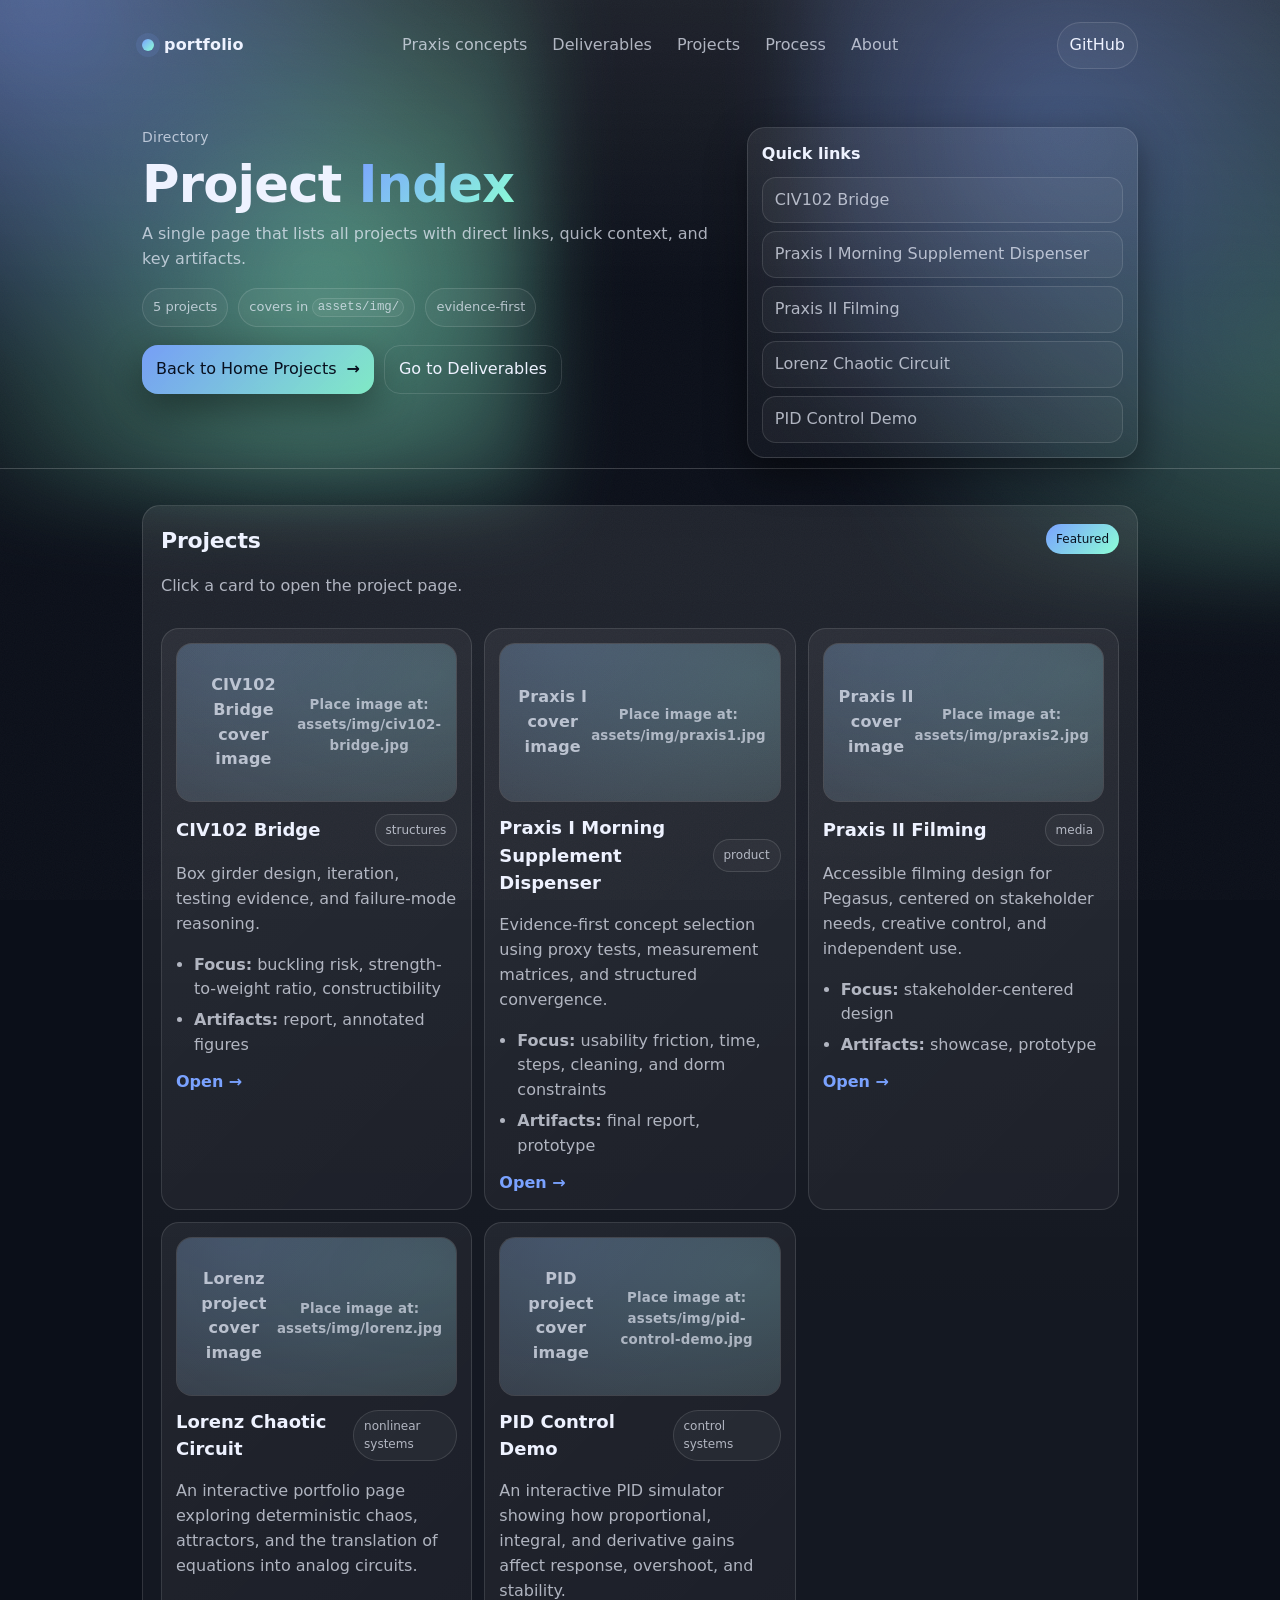
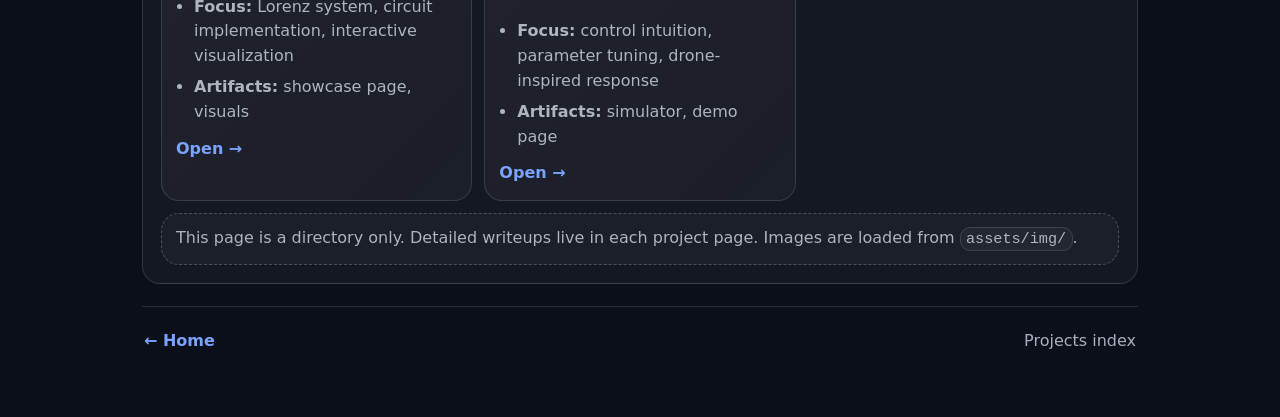
==== projects/index.html @ 7fdfd174 "Update index.html" ====
<!doctype html>
<html lang="en" data-theme="dark">
<head>
  <meta charset="utf-8" />
  <meta name="viewport" content="width=device-width, initial-scale=1" />
  <title>Projects | Portfolio</title>
  <meta
    name="description"
    content="Project index for portfolio site: CIV102 Bridge, Praxis I Morning Supplement Dispenser, Praxis II Filming, Lorenz Chaotic Circuit, and PID Control Demo."
  />
  <meta name="theme-color" content="#0b0f19" />
  <link rel="stylesheet" href="../style.css" />

  <style>
    /* Cover placeholders (no need to edit style.css) */
    .proj-link { display: block; }

    .proj-cover {
      aspect-ratio: 16 / 9;
      border-radius: 16px;
      overflow: hidden;
      border: 1px solid var(--line);
      background: var(--panel2);
      margin-bottom: 12px;
      position: relative;
    }

    .proj-cover img {
      width: 100%;
      height: 100%;
      object-fit: cover;
      display: block;
    }

    .cover-ph {
      position: absolute;
      inset: 0;
      display: flex;
      align-items: center;
      justify-content: center;
      text-align: center;
      padding: 14px;
      color: var(--muted);
      font-weight: 800;
      letter-spacing: .2px;
      background:
        radial-gradient(800px 400px at 20% 0%, rgba(122,162,255,.18), transparent 60%),
        radial-gradient(700px 380px at 90% 20%, rgba(140,255,214,.14), transparent 60%),
        var(--panel2);
    }

    .cover-ph small {
      display: block;
      margin-top: 6px;
      font-weight: 600;
      color: var(--muted);
      opacity: .9;
    }

    .page-actions {
      display: flex;
      gap: 10px;
      flex-wrap: wrap;
      margin-top: 12px;
    }
  </style>
</head>

<body>
  <div class="bg">
    <div class="blob b1"></div>
    <div class="blob b2"></div>
    <div class="grain"></div>
  </div>

  <header class="header">
    <div class="container nav">
      <a class="brand" href="../" aria-label="Home">
        <span class="brand-dot"></span><span>portfolio</span>
      </a>

      <nav class="nav-links" aria-label="Primary">
        <a href="../#praxis">Praxis concepts</a>
        <a href="../#deliverables">Deliverables</a>
        <a href="./">Projects</a>
        <a href="../#process">Process</a>
        <a href="../#about">About</a>
      </nav>

      <div class="nav-actions">
        <a class="pill-btn" href="https://github.com/sp-zh" target="_blank" rel="noreferrer">GitHub</a>
      </div>
    </div>

    <div class="container hero" style="padding-bottom:10px;">
      <div class="hero-left">
        <p class="kicker">Directory</p>
        <h1 class="title">Project <span class="title-accent">Index</span></h1>
        <p class="lead">
          A single page that lists all projects with direct links, quick context, and key artifacts.
        </p>

        <div class="chips">
          <span class="chip">5 projects</span>
          <span class="chip">covers in <code>assets/img/</code></span>
          <span class="chip">evidence-first</span>
        </div>

        <div class="page-actions">
          <a class="btn primary" href="../#projects">Back to Home Projects <span class="arrow">→</span></a>
          <a class="btn ghost" href="../#deliverables">Go to Deliverables</a>
        </div>
      </div>

      <div class="hero-right" aria-hidden="true">
        <div class="glass-card">
          <div class="glass-title">Quick links</div>
          <a class="q" href="./civ102-bridge.html">CIV102 Bridge</a>
          <a class="q" href="./praxis1-morning-supplement-dispenser.html">Praxis I Morning Supplement Dispenser</a>
          <a class="q" href="./praxis2-filming.html">Praxis II Filming</a>
          <a class="q" href="./lorenz.html#top">Lorenz Chaotic Circuit</a>
          <a class="q" href="./pid-control-demo.html">PID Control Demo</a>
        </div>
      </div>
    </div>
  </header>

  <main class="container main">
    <section class="section">
      <div class="section-head row">
        <div>
          <h2>Projects</h2>
          <p class="muted">Click a card to open the project page.</p>
        </div>
        <span class="tag">Featured</span>
      </div>

      <div class="project-grid">
        <!-- CIV102 Bridge -->
        <a class="proj proj-link" href="./civ102-bridge.html" aria-label="Open CIV102 Bridge">
          <div class="proj-cover">
            <img
              src="../assets/img/civ102-bridge.jpg"
              alt="CIV102 Bridge cover"
              onload="this.nextElementSibling.style.display='none';"
              onerror="this.style.display='none';"
            />
            <div class="cover-ph">
              CIV102 Bridge cover image
              <small>Place image at: assets/img/civ102-bridge.jpg</small>
            </div>
          </div>

          <div class="proj-top">
            <h3>CIV102 Bridge</h3>
            <span class="pill">structures</span>
          </div>

          <p class="muted">
            Box girder design, iteration, testing evidence, and failure-mode reasoning.
          </p>

          <ul class="list">
            <li><strong>Focus:</strong> buckling risk, strength-to-weight ratio, constructibility</li>
            <li><strong>Artifacts:</strong> report, annotated figures</li>
          </ul>

          <div class="proj-actions">
            <span class="link">Open →</span>
          </div>
        </a>

        <!-- Praxis I Morning Supplement Dispenser -->
        <a
          class="proj proj-link"
          href="./praxis1-morning-supplement-dispenser.html"
          aria-label="Open Praxis I Morning Supplement Dispenser"
        >
          <div class="proj-cover">
            <img
              src="../assets/img/praxis1.jpg"
              alt="Praxis I cover"
              onload="this.nextElementSibling.style.display='none';"
              onerror="this.style.display='none';"
            />
            <div class="cover-ph">
              Praxis I cover image
              <small>Place image at: assets/img/praxis1.jpg</small>
            </div>
          </div>

          <div class="proj-top">
            <h3>Praxis I Morning Supplement Dispenser</h3>
            <span class="pill">product</span>
          </div>

          <p class="muted">
            Evidence-first concept selection using proxy tests, measurement matrices, and structured convergence.
          </p>

          <ul class="list">
            <li><strong>Focus:</strong> usability friction, time, steps, cleaning, and dorm constraints</li>
            <li><strong>Artifacts:</strong> final report, prototype</li>
          </ul>

          <div class="proj-actions">
            <span class="link">Open →</span>
          </div>
        </a>

        <!-- Praxis II Filming -->
        <a class="proj proj-link" href="./praxis2-filming.html" aria-label="Open Praxis II Filming">
          <div class="proj-cover">
            <img
              src="../assets/img/praxis2.jpg"
              alt="Praxis II cover"
              onload="this.nextElementSibling.style.display='none';"
              onerror="this.style.display='none';"
            />
            <div class="cover-ph">
              Praxis II cover image
              <small>Place image at: assets/img/praxis2.jpg</small>
            </div>
          </div>

          <div class="proj-top">
            <h3>Praxis II Filming</h3>
            <span class="pill">media</span>
          </div>

          <p class="muted">
            Accessible filming design for Pegasus, centered on stakeholder needs, creative control, and independent use.
          </p>

          <ul class="list">
            <li><strong>Focus:</strong> stakeholder-centered design</li>
            <li><strong>Artifacts:</strong> showcase, prototype</li>
          </ul>

          <div class="proj-actions">
            <span class="link">Open →</span>
          </div>
        </a>

        <!-- Lorenz Chaotic Circuit -->
        <a class="proj proj-link" href="./lorenz.html#top" aria-label="Open Lorenz Chaotic Circuit">
          <div class="proj-cover">
            <img
              src="../assets/img/lorenz.jpg"
              alt="Lorenz Chaotic Circuit cover"
              onload="this.nextElementSibling.style.display='none';"
              onerror="this.style.display='none';"
            />
            <div class="cover-ph">
              Lorenz project cover image
              <small>Place image at: assets/img/lorenz.jpg</small>
            </div>
          </div>

          <div class="proj-top">
            <h3>Lorenz Chaotic Circuit</h3>
            <span class="pill">nonlinear systems</span>
          </div>

          <p class="muted">
            An interactive portfolio page exploring deterministic chaos, attractors, and the translation of equations into analog circuits.
          </p>

          <ul class="list">
            <li><strong>Focus:</strong> Lorenz system, circuit implementation, interactive visualization</li>
            <li><strong>Artifacts:</strong> showcase page, visuals</li>
          </ul>

          <div class="proj-actions">
            <span class="link">Open →</span>
          </div>
        </a>

        <!-- PID Control Demo -->
        <a class="proj proj-link" href="./pid-control-demo.html" aria-label="Open PID Control Demo">
          <div class="proj-cover">
            <img
              src="../assets/img/pid-control-demo.jpg"
              alt="PID Control Demo cover"
              onload="this.nextElementSibling.style.display='none';"
              onerror="this.style.display='none';"
            />
            <div class="cover-ph">
              PID project cover image
              <small>Place image at: assets/img/pid-control-demo.jpg</small>
            </div>
          </div>

          <div class="proj-top">
            <h3>PID Control Demo</h3>
            <span class="pill">control systems</span>
          </div>

          <p class="muted">
            An interactive PID simulator showing how proportional, integral, and derivative gains affect response, overshoot, and stability.
          </p>

          <ul class="list">
            <li><strong>Focus:</strong> control intuition, parameter tuning, drone-inspired response</li>
            <li><strong>Artifacts:</strong> simulator, demo page</li>
          </ul>

          <div class="proj-actions">
            <span class="link">Open →</span>
          </div>
        </a>
      </div>

      <div class="hint">
        This page is a directory only. Detailed writeups live in each project page. Images are loaded from <code>assets/img/</code>.
      </div>
    </section>

    <footer class="footer">
      <div><a class="link" href="../">← Home</a></div>
      <div class="muted">Projects index</div>
    </footer>
  </main>

  <script>
    // Keep the theme consistent with the homepage if you toggle there
    const root = document.documentElement;
    const key = "praxis_theme";
    const saved = localStorage.getItem(key);
    if (saved) root.setAttribute("data-theme", saved);
  </script>
</body>
</html>
---- style.css ----
/* ===== Theme tokens ===== */
:root{
  --bg: #0b0f19;
  --panel: rgba(255,255,255,.06);
  --panel2: rgba(255,255,255,.04);
  --text: #eef2ff;
  --muted: rgba(238,242,255,.70);
  --line: rgba(255,255,255,.12);
  --shadow: 0 14px 40px rgba(0,0,0,.45);
  --accent: #7aa2ff;
  --accent2: #8cffd6;
  --radius: 18px;
  --max: 1040px;
}

:root[data-theme="light"]{
  --bg: #f7f8fc;
  --panel: rgba(10,16,30,.06);
  --panel2: rgba(10,16,30,.04);
  --text: #0a1020;
  --muted: rgba(10,16,30,.70);
  --line: rgba(10,16,30,.12);
  --shadow: 0 14px 40px rgba(10,16,30,.16);
  --accent: #3b82f6;
  --accent2: #14b8a6;
}

/* ===== Base ===== */
*{ box-sizing: border-box; }
html,body{ height:100%; }
body{
  margin:0;
  color: var(--text);
  background: var(--bg);
  font-family: ui-sans-serif, system-ui, -apple-system, Segoe UI, Roboto, Arial;
  line-height: 1.55;
}

a{ color: inherit; text-decoration: none; }
code{
  font-family: ui-monospace, SFMono-Regular, Menlo, Monaco, Consolas, "Liberation Mono", monospace;
  font-size: .95em;
  background: var(--panel2);
  padding: .12em .35em;
  border: 1px solid var(--line);
  border-radius: 10px;
}
strong{ font-weight: 800; }

.container{
  max-width: var(--max);
  margin: 0 auto;
  padding: 22px;
}

/* ===== Background decoration ===== */
.bg{ position: fixed; inset:0; pointer-events:none; z-index:-1; overflow:hidden; }
.blob{
  position:absolute;
  width: 720px; height: 720px;
  filter: blur(40px);
  opacity: .55;
  transform: translate3d(0,0,0);
}
.b1{
  left: -180px; top: -220px;
  background: radial-gradient(circle at 30% 30%, var(--accent), transparent 55%),
              radial-gradient(circle at 70% 70%, var(--accent2), transparent 60%);
}
.b2{
  right: -240px; top: -140px;
  background: radial-gradient(circle at 35% 35%, rgba(122,162,255,.75), transparent 60%),
              radial-gradient(circle at 70% 70%, rgba(140,255,214,.55), transparent 62%);
}
.grain{
  position:absolute; inset:0;
  background-image: url("data:image/svg+xml,%3Csvg xmlns='http://www.w3.org/2000/svg' width='180' height='180'%3E%3Cfilter id='n'%3E%3CfeTurbulence type='fractalNoise' baseFrequency='.9' numOctaves='3' stitchTiles='stitch'/%3E%3C/filter%3E%3Crect width='180' height='180' filter='url(%23n)' opacity='.12'/%3E%3C/svg%3E");
  mix-blend-mode: overlay;
  opacity: .28;
}

/* ===== Header/Nav/Hero ===== */
.header{
  border-bottom: 1px solid var(--line);
  background: linear-gradient(to bottom, rgba(255,255,255,.08), transparent 65%);
}

.nav{
  display:flex;
  align-items:center;
  justify-content: space-between;
  gap: 14px;
}

.brand{
  display:flex;
  align-items:center;
  gap: 10px;
  font-weight: 900;
  letter-spacing: .2px;
  text-transform: lowercase;
}
.brand-dot{
  width: 12px; height: 12px;
  border-radius: 999px;
  background: linear-gradient(135deg, var(--accent), var(--accent2));
  box-shadow: 0 0 0 6px rgba(122,162,255,.12);
}

.nav-links a{
  margin: 0 10px;
  color: var(--muted);
}
.nav-links a:hover{ color: var(--text); }

.nav-actions{
  display:flex; align-items:center; gap: 10px;
}

.icon-btn{
  width: 40px; height: 40px;
  border-radius: 14px;
  border: 1px solid var(--line);
  background: var(--panel2);
  color: var(--text);
  cursor:pointer;
}
.icon-btn:hover{ transform: translateY(-1px); border-color: rgba(122,162,255,.45); }

.pill-btn{
  padding: 10px 12px;
  border-radius: 999px;
  border: 1px solid var(--line);
  background: var(--panel2);
  color: var(--text);
}
.pill-btn:hover{ transform: translateY(-1px); border-color: rgba(122,162,255,.45); }

.hero{
  display:grid;
  grid-template-columns: 1.2fr .8fr;
  gap: 18px;
  padding: 36px 22px 24px;
}

.kicker{
  margin:0 0 10px;
  color: var(--muted);
  font-size: 14px;
  letter-spacing: .25px;
}

.title{
  margin:0 0 10px;
  font-size: clamp(34px, 4vw, 52px);
  line-height: 1.05;
  letter-spacing: -.8px;
}
.title-accent{
  background: linear-gradient(135deg, var(--accent), var(--accent2));
  -webkit-background-clip: text;
  background-clip: text;
  color: transparent;
}

.lead{
  margin: 0 0 16px;
  color: var(--muted);
  max-width: 66ch;
  font-size: 16px;
}

.chips{
  display:flex;
  flex-wrap:wrap;
  gap: 10px;
  margin: 10px 0 18px;
}
.chip{
  border: 1px solid var(--line);
  background: var(--panel2);
  padding: 8px 10px;
  border-radius: 999px;
  color: var(--muted);
  font-size: 13px;
}

.hero-cta{
  display:flex;
  gap: 10px;
  flex-wrap: wrap;
}

.btn{
  display:inline-flex;
  align-items:center;
  gap: 10px;
  padding: 11px 14px;
  border-radius: 16px;
  border: 1px solid var(--line);
  background: var(--panel2);
  color: var(--text);
}
.btn:hover{ transform: translateY(-1px); border-color: rgba(122,162,255,.45); }
.btn.primary{
  background: linear-gradient(135deg, rgba(122,162,255,.95), rgba(140,255,214,.85));
  color: #08101f;
  border: none;
  box-shadow: var(--shadow);
}
.btn.primary .arrow{ font-weight: 900; }

.btn.ghost{
  background: transparent;
}

.hero-right{
  display:flex;
  flex-direction: column;
  gap: 12px;
}

.metric-card, .glass-card{
  border: 1px solid var(--line);
  border-radius: var(--radius);
  background: linear-gradient(to bottom, rgba(255,255,255,.07), rgba(255,255,255,.03));
  box-shadow: var(--shadow);
  padding: 14px;
}

.metric-top{
  display:flex;
  align-items:center;
  justify-content: space-between;
  gap: 10px;
  margin-bottom: 10px;
}

.badge{
  font-size: 12px;
  padding: 6px 10px;
  border-radius: 999px;
  color: #08101f;
  background: linear-gradient(135deg, var(--accent), var(--accent2));
}

.metric-title{ font-weight: 900; font-size: 16px; }
.metric-sub{ color: var(--muted); font-size: 13px; margin-top: 4px; }

.mini-grid{
  display:grid;
  grid-template-columns: 1fr 1fr;
  gap: 10px;
  margin-top: 12px;
}
.mini{
  border: 1px solid var(--line);
  border-radius: 14px;
  padding: 10px;
  background: var(--panel2);
}
.mini-k{ color: var(--muted); font-size: 12px; }
.mini-v{ font-weight: 900; margin-top: 2px; }

.glass-title{ font-weight: 900; margin-bottom: 10px; }
.q{
  display:block;
  padding: 10px 12px;
  border-radius: 14px;
  border: 1px solid var(--line);
  background: var(--panel2);
  color: var(--muted);
  margin-top: 8px;
}
.q:hover{ color: var(--text); border-color: rgba(122,162,255,.45); transform: translateY(-1px); }

/* ===== Main sections ===== */
.main{ padding-top: 18px; }

.section{
  margin: 18px 0;
  padding: 18px;
  border: 1px solid var(--line);
  border-radius: var(--radius);
  background: linear-gradient(to bottom, rgba(255,255,255,.05), transparent 60%), var(--panel2);
}

.section-head{
  margin-bottom: 14px;
}
.section-head.row{
  display:flex;
  align-items:flex-start;
  justify-content: space-between;
  gap: 12px;
}

h2{
  margin:0;
  font-size: 22px;
  letter-spacing: -.2px;
}
h3{
  margin: 0;
  font-size: 18px;
}

.muted{ color: var(--muted); }
.small{ font-size: 13px; }

/* Deliverable cards */
.cards{
  display:grid;
  grid-template-columns: repeat(4, minmax(0,1fr));
  gap: 12px;
}

.card{
  display:flex;
  align-items:center;
  gap: 12px;
  padding: 14px;
  border-radius: 18px;
  border: 1px solid var(--line);
  background: linear-gradient(135deg, rgba(255,255,255,.06), rgba(255,255,255,.03));
  box-shadow: 0 10px 25px rgba(0,0,0,.20);
  transition: transform .15s ease, border-color .15s ease;
}
.card:hover{
  transform: translateY(-2px);
  border-color: rgba(122,162,255,.5);
}
.card-icon{
  width: 44px; height: 44px;
  border-radius: 14px;
  display:grid;
  place-items:center;
  background: rgba(122,162,255,.14);
  border: 1px solid rgba(122,162,255,.28);
  font-size: 18px;
}
.card-title{ font-weight: 900; }
.card-sub{ color: var(--muted); font-size: 13px; margin-top: 2px; }
.card-cta{ margin-left:auto; color: var(--muted); font-weight: 800; }

/* Projects */
.project-grid{
  display:grid;
  grid-template-columns: repeat(3, minmax(0,1fr));
  gap: 12px;
}
.proj{
  border: 1px solid var(--line);
  border-radius: 18px;
  padding: 14px;
  background: linear-gradient(135deg, rgba(255,255,255,.06), rgba(255,255,255,.03));
  transition: transform .15s ease, border-color .15s ease;
}
.proj:hover{
  transform: translateY(-2px);
  border-color: rgba(122,162,255,.5);
}
.proj-top{
  display:flex;
  align-items:center;
  justify-content: space-between;
  gap: 10px;
  margin-bottom: 6px;
}
.pill{
  font-size: 12px;
  padding: 6px 10px;
  border-radius: 999px;
  border: 1px solid var(--line);
  color: var(--muted);
  background: var(--panel2);
}
.tag{
  font-size: 12px;
  padding: 6px 10px;
  border-radius: 999px;
  color: #08101f;
  background: linear-gradient(135deg, var(--accent), var(--accent2));
}

.list{
  margin: 10px 0 0;
  padding-left: 18px;
  color: var(--muted);
}
.list li{ margin: 6px 0; }

.proj-actions{
  display:flex;
  gap: 12px;
  margin-top: 12px;
}
.link{
  color: var(--accent);
  font-weight: 800;
}
.link:hover{ text-decoration: underline; }

/* Process steps */
.step-grid{
  display:grid;
  grid-template-columns: repeat(4, minmax(0,1fr));
  gap: 12px;
}
.step{
  border: 1px solid var(--line);
  border-radius: 18px;
  padding: 14px;
  background: var(--panel2);
}
.step-n{
  width: 40px; height: 40px;
  border-radius: 14px;
  display:grid;
  place-items:center;
  font-weight: 900;
  background: rgba(140,255,214,.12);
  border: 1px solid rgba(140,255,214,.24);
  color: var(--text);
}
.step-t{ font-weight: 900; margin-top: 10px; }
.step-d{ color: var(--muted); margin-top: 6px; font-size: 13px; }

/* About */
.about{
  display:grid;
  grid-template-columns: 1fr 1fr;
  gap: 12px;
}
.about-card{
  border: 1px solid var(--line);
  border-radius: 18px;
  padding: 14px;
  background: var(--panel2);
}
.about-title{ font-weight: 900; margin-bottom: 8px; }
.about-links{ display:flex; gap: 14px; flex-wrap: wrap; }

/* Hint + footer */
.hint{
  margin-top: 12px;
  padding: 12px 14px;
  border-radius: 18px;
  border: 1px dashed rgba(255,255,255,.22);
  background: rgba(255,255,255,.03);
  color: var(--muted);
}

.footer{
  display:flex;
  justify-content: space-between;
  gap: 12px;
  padding: 22px 2px 42px;
  border-top: 1px solid var(--line);
  margin-top: 22px;
}

/* ===== Responsive ===== */
@media (max-width: 980px){
  .cards{ grid-template-columns: repeat(2, minmax(0,1fr)); }
  .project-grid{ grid-template-columns: 1fr; }
  .step-grid{ grid-template-columns: repeat(2, minmax(0,1fr)); }
  .hero{ grid-template-columns: 1fr; }
}
@media (max-width: 640px){
  .nav-links{ display:none; }
  .cards{ grid-template-columns: 1fr; }
  .step-grid{ grid-template-columns: 1fr; }
  .about{ grid-template-columns: 1fr; }
}
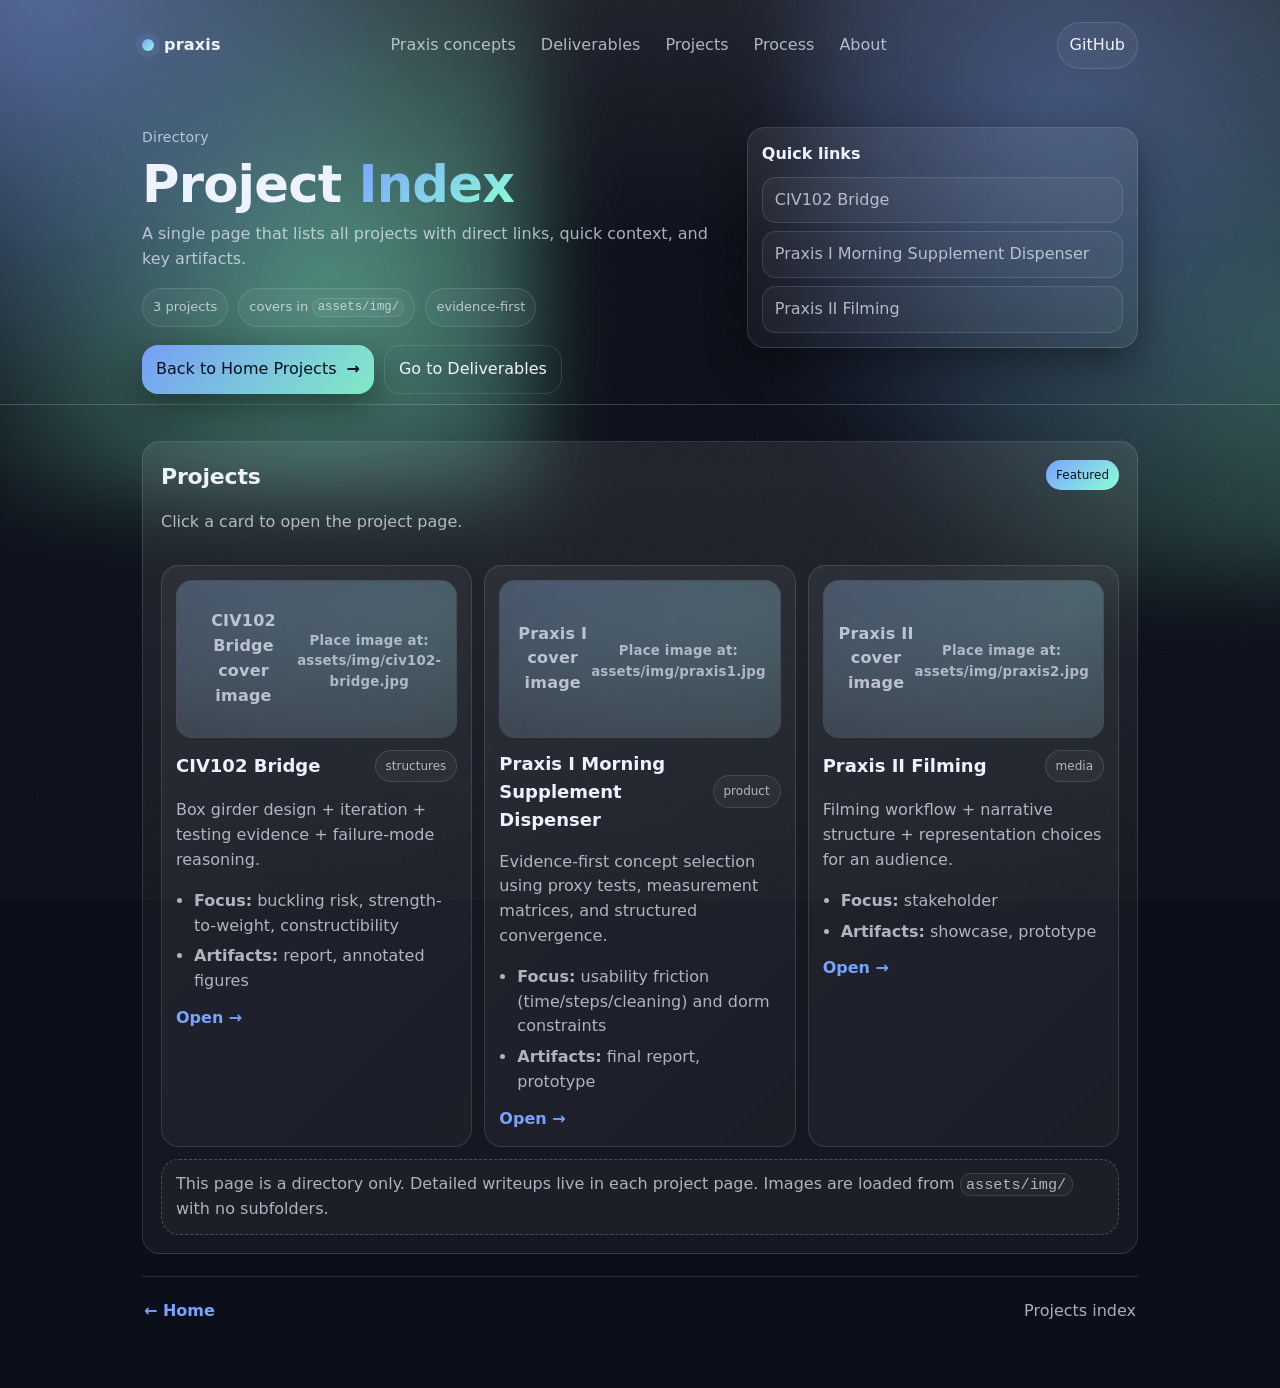
==== commit 5aeae286: "Update project index for Praxis site" ====
--- a/projects/index.html
+++ b/projects/index.html
@@ -3,19 +3,15 @@
 <head>
   <meta charset="utf-8" />
   <meta name="viewport" content="width=device-width, initial-scale=1" />
-  <title>Projects | Portfolio</title>
-  <meta
-    name="description"
-    content="Project index for portfolio site: CIV102 Bridge, Praxis I Morning Supplement Dispenser, Praxis II Filming, Lorenz Chaotic Circuit, and PID Control Demo."
-  />
+  <title>Projects | Praxis</title>
+  <meta name="description" content="Project index for Praxis site: CIV102 Bridge, Praxis I Morning Supplement Dispenser, Praxis II Filming." />
   <meta name="theme-color" content="#0b0f19" />
   <link rel="stylesheet" href="../style.css" />
 
   <style>
     /* Cover placeholders (no need to edit style.css) */
-    .proj-link { display: block; }
-
-    .proj-cover {
+    .proj-link{ display:block; }
+    .proj-cover{
       aspect-ratio: 16 / 9;
       border-radius: 16px;
       overflow: hidden;
@@ -24,21 +20,19 @@
       margin-bottom: 12px;
       position: relative;
     }
-
-    .proj-cover img {
-      width: 100%;
-      height: 100%;
-      object-fit: cover;
-      display: block;
-    }
-
-    .cover-ph {
-      position: absolute;
-      inset: 0;
-      display: flex;
-      align-items: center;
-      justify-content: center;
-      text-align: center;
+    .proj-cover img{
+      width:100%;
+      height:100%;
+      object-fit:cover;
+      display:block;
+    }
+    .cover-ph{
+      position:absolute;
+      inset:0;
+      display:flex;
+      align-items:center;
+      justify-content:center;
+      text-align:center;
       padding: 14px;
       color: var(--muted);
       font-weight: 800;
@@ -48,19 +42,19 @@
         radial-gradient(700px 380px at 90% 20%, rgba(140,255,214,.14), transparent 60%),
         var(--panel2);
     }
-
-    .cover-ph small {
-      display: block;
+    .cover-ph small{
+      display:block;
       margin-top: 6px;
       font-weight: 600;
       color: var(--muted);
       opacity: .9;
     }
 
-    .page-actions {
-      display: flex;
-      gap: 10px;
-      flex-wrap: wrap;
+    /* Small helpers */
+    .page-actions{
+      display:flex;
+      gap:10px;
+      flex-wrap:wrap;
       margin-top: 12px;
     }
   </style>
@@ -76,7 +70,7 @@
   <header class="header">
     <div class="container nav">
       <a class="brand" href="../" aria-label="Home">
-        <span class="brand-dot"></span><span>portfolio</span>
+        <span class="brand-dot"></span><span>praxis</span>
       </a>
 
       <nav class="nav-links" aria-label="Primary">
@@ -101,7 +95,7 @@
         </p>
 
         <div class="chips">
-          <span class="chip">5 projects</span>
+          <span class="chip">3 projects</span>
           <span class="chip">covers in <code>assets/img/</code></span>
           <span class="chip">evidence-first</span>
         </div>
@@ -118,8 +112,6 @@
           <a class="q" href="./civ102-bridge.html">CIV102 Bridge</a>
           <a class="q" href="./praxis1-morning-supplement-dispenser.html">Praxis I Morning Supplement Dispenser</a>
           <a class="q" href="./praxis2-filming.html">Praxis II Filming</a>
-          <a class="q" href="./lorenz.html#top">Lorenz Chaotic Circuit</a>
-          <a class="q" href="./pid-control-demo.html">PID Control Demo</a>
         </div>
       </div>
     </div>
@@ -139,12 +131,9 @@
         <!-- CIV102 Bridge -->
         <a class="proj proj-link" href="./civ102-bridge.html" aria-label="Open CIV102 Bridge">
           <div class="proj-cover">
-            <img
-              src="../assets/img/civ102-bridge.jpg"
-              alt="CIV102 Bridge cover"
-              onload="this.nextElementSibling.style.display='none';"
-              onerror="this.style.display='none';"
-            />
+            <img src="../assets/img/civ102-bridge.jpg" alt="CIV102 Bridge cover"
+                 onload="this.nextElementSibling.style.display='none';"
+                 onerror="this.style.display='none';" />
             <div class="cover-ph">
               CIV102 Bridge cover image
               <small>Place image at: assets/img/civ102-bridge.jpg</small>
@@ -157,11 +146,11 @@
           </div>
 
           <p class="muted">
-            Box girder design, iteration, testing evidence, and failure-mode reasoning.
+            Box girder design + iteration + testing evidence + failure-mode reasoning.
           </p>
 
           <ul class="list">
-            <li><strong>Focus:</strong> buckling risk, strength-to-weight ratio, constructibility</li>
+            <li><strong>Focus:</strong> buckling risk, strength-to-weight, constructibility</li>
             <li><strong>Artifacts:</strong> report, annotated figures</li>
           </ul>
 
@@ -171,18 +160,11 @@
         </a>
 
         <!-- Praxis I Morning Supplement Dispenser -->
-        <a
-          class="proj proj-link"
-          href="./praxis1-morning-supplement-dispenser.html"
-          aria-label="Open Praxis I Morning Supplement Dispenser"
-        >
+        <a class="proj proj-link" href="./praxis1-morning-supplement-dispenser.html" aria-label="Open Praxis I Morning Supplement Dispenser">
           <div class="proj-cover">
-            <img
-              src="../assets/img/praxis1.jpg"
-              alt="Praxis I cover"
-              onload="this.nextElementSibling.style.display='none';"
-              onerror="this.style.display='none';"
-            />
+            <img src="../assets/img/praxis1.jpg" alt="Praxis I cover"
+                 onload="this.nextElementSibling.style.display='none';"
+                 onerror="this.style.display='none';" />
             <div class="cover-ph">
               Praxis I cover image
               <small>Place image at: assets/img/praxis1.jpg</small>
@@ -199,7 +181,7 @@
           </p>
 
           <ul class="list">
-            <li><strong>Focus:</strong> usability friction, time, steps, cleaning, and dorm constraints</li>
+            <li><strong>Focus:</strong> usability friction (time/steps/cleaning) and dorm constraints</li>
             <li><strong>Artifacts:</strong> final report, prototype</li>
           </ul>
 
@@ -211,12 +193,9 @@
         <!-- Praxis II Filming -->
         <a class="proj proj-link" href="./praxis2-filming.html" aria-label="Open Praxis II Filming">
           <div class="proj-cover">
-            <img
-              src="../assets/img/praxis2.jpg"
-              alt="Praxis II cover"
-              onload="this.nextElementSibling.style.display='none';"
-              onerror="this.style.display='none';"
-            />
+            <img src="../assets/img/praxis2.jpg" alt="Praxis II cover"
+                 onload="this.nextElementSibling.style.display='none';"
+                 onerror="this.style.display='none';" />
             <div class="cover-ph">
               Praxis II cover image
               <small>Place image at: assets/img/praxis2.jpg</small>
@@ -229,11 +208,11 @@
           </div>
 
           <p class="muted">
-            Accessible filming design for Pegasus, centered on stakeholder needs, creative control, and independent use.
+            Filming workflow + narrative structure + representation choices for an audience.
           </p>
 
           <ul class="list">
-            <li><strong>Focus:</strong> stakeholder-centered design</li>
+            <li><strong>Focus:</strong> stakeholder</li>
             <li><strong>Artifacts:</strong> showcase, prototype</li>
           </ul>
 
@@ -241,78 +220,10 @@
             <span class="link">Open →</span>
           </div>
         </a>
-
-        <!-- Lorenz Chaotic Circuit -->
-        <a class="proj proj-link" href="./lorenz.html#top" aria-label="Open Lorenz Chaotic Circuit">
-          <div class="proj-cover">
-            <img
-              src="../assets/img/lorenz.jpg"
-              alt="Lorenz Chaotic Circuit cover"
-              onload="this.nextElementSibling.style.display='none';"
-              onerror="this.style.display='none';"
-            />
-            <div class="cover-ph">
-              Lorenz project cover image
-              <small>Place image at: assets/img/lorenz.jpg</small>
-            </div>
-          </div>
-
-          <div class="proj-top">
-            <h3>Lorenz Chaotic Circuit</h3>
-            <span class="pill">nonlinear systems</span>
-          </div>
-
-          <p class="muted">
-            An interactive portfolio page exploring deterministic chaos, attractors, and the translation of equations into analog circuits.
-          </p>
-
-          <ul class="list">
-            <li><strong>Focus:</strong> Lorenz system, circuit implementation, interactive visualization</li>
-            <li><strong>Artifacts:</strong> showcase page, visuals</li>
-          </ul>
-
-          <div class="proj-actions">
-            <span class="link">Open →</span>
-          </div>
-        </a>
-
-        <!-- PID Control Demo -->
-        <a class="proj proj-link" href="./pid-control-demo.html" aria-label="Open PID Control Demo">
-          <div class="proj-cover">
-            <img
-              src="../assets/img/pid-control-demo.jpg"
-              alt="PID Control Demo cover"
-              onload="this.nextElementSibling.style.display='none';"
-              onerror="this.style.display='none';"
-            />
-            <div class="cover-ph">
-              PID project cover image
-              <small>Place image at: assets/img/pid-control-demo.jpg</small>
-            </div>
-          </div>
-
-          <div class="proj-top">
-            <h3>PID Control Demo</h3>
-            <span class="pill">control systems</span>
-          </div>
-
-          <p class="muted">
-            An interactive PID simulator showing how proportional, integral, and derivative gains affect response, overshoot, and stability.
-          </p>
-
-          <ul class="list">
-            <li><strong>Focus:</strong> control intuition, parameter tuning, drone-inspired response</li>
-            <li><strong>Artifacts:</strong> simulator, demo page</li>
-          </ul>
-
-          <div class="proj-actions">
-            <span class="link">Open →</span>
-          </div>
-        </a>
       </div>
 
       <div class="hint">
-        This page is a directory only. Detailed writeups live in each project page. Images are loaded from <code>assets/img/</code>.
+        This page is a directory only. Detailed writeups live in each project page. Images are loaded from <code>assets/img/</code> with no subfolders.
       </div>
     </section>
 
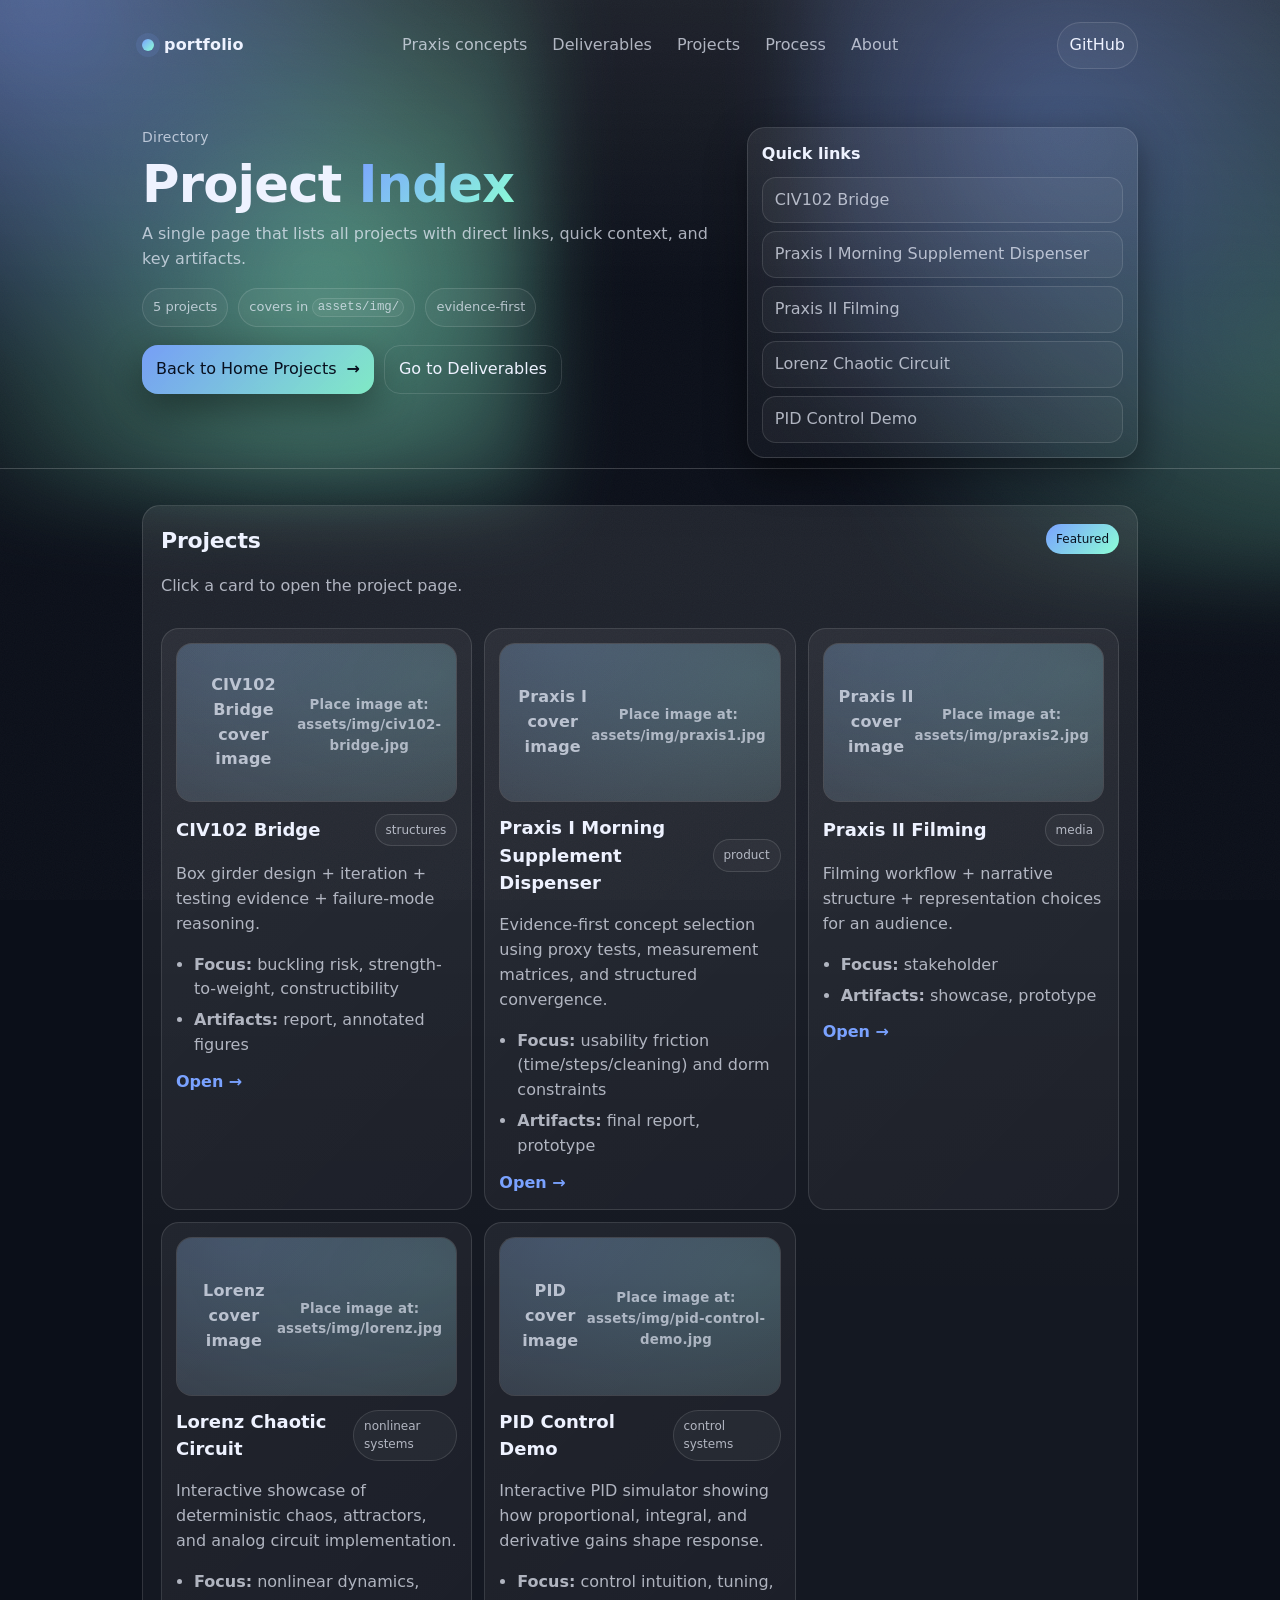
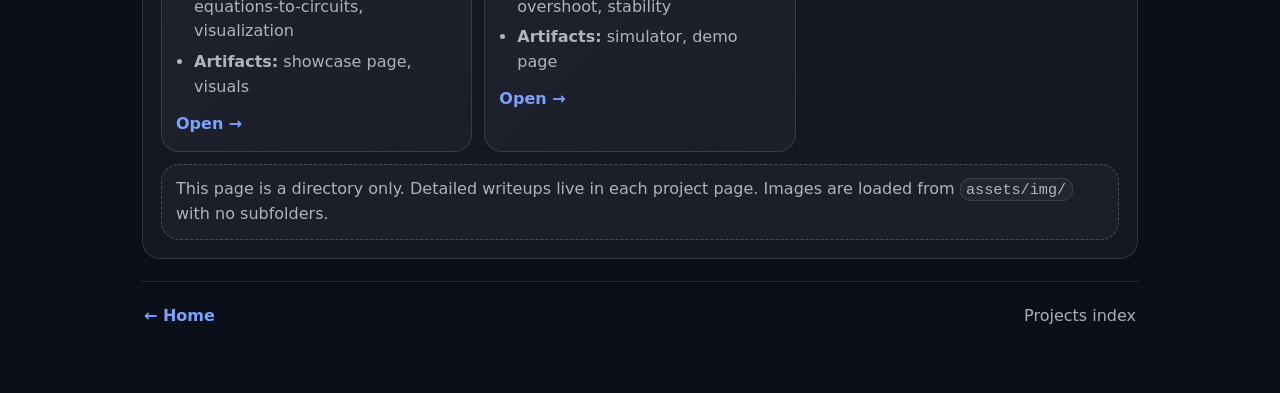
==== commit b5cc2d93: "Revise project index title and add new projects Updated project index title and description, added n" ====
--- a/projects/index.html
+++ b/projects/index.html
@@ -3,8 +3,8 @@
 <head>
   <meta charset="utf-8" />
   <meta name="viewport" content="width=device-width, initial-scale=1" />
-  <title>Projects | Praxis</title>
-  <meta name="description" content="Project index for Praxis site: CIV102 Bridge, Praxis I Morning Supplement Dispenser, Praxis II Filming." />
+  <title>Projects | Portfolio</title>
+  <meta name="description" content="Project index for portfolio site: CIV102 Bridge, Praxis I Morning Supplement Dispenser, Praxis II Filming, Lorenz Chaotic Circuit, and PID Control Demo." />
   <meta name="theme-color" content="#0b0f19" />
   <link rel="stylesheet" href="../style.css" />
 
@@ -70,7 +70,7 @@
   <header class="header">
     <div class="container nav">
       <a class="brand" href="../" aria-label="Home">
-        <span class="brand-dot"></span><span>praxis</span>
+        <span class="brand-dot"></span><span>portfolio</span>
       </a>
 
       <nav class="nav-links" aria-label="Primary">
@@ -95,7 +95,7 @@
         </p>
 
         <div class="chips">
-          <span class="chip">3 projects</span>
+          <span class="chip">5 projects</span>
           <span class="chip">covers in <code>assets/img/</code></span>
           <span class="chip">evidence-first</span>
         </div>
@@ -112,6 +112,8 @@
           <a class="q" href="./civ102-bridge.html">CIV102 Bridge</a>
           <a class="q" href="./praxis1-morning-supplement-dispenser.html">Praxis I Morning Supplement Dispenser</a>
           <a class="q" href="./praxis2-filming.html">Praxis II Filming</a>
+          <a class="q" href="./lorenz.html#top">Lorenz Chaotic Circuit</a>
+          <a class="q" href="./pid-control-demo.html">PID Control Demo</a>
         </div>
       </div>
     </div>
@@ -214,6 +216,68 @@
           <ul class="list">
             <li><strong>Focus:</strong> stakeholder</li>
             <li><strong>Artifacts:</strong> showcase, prototype</li>
+          </ul>
+
+          <div class="proj-actions">
+            <span class="link">Open →</span>
+          </div>
+        </a>
+
+        <!-- Lorenz -->
+        <a class="proj proj-link" href="./lorenz.html#top" aria-label="Open Lorenz Chaotic Circuit">
+          <div class="proj-cover">
+            <img src="../assets/img/lorenz.jpg" alt="Lorenz Chaotic Circuit cover"
+                 onload="this.nextElementSibling.style.display='none';"
+                 onerror="this.style.display='none';" />
+            <div class="cover-ph">
+              Lorenz cover image
+              <small>Place image at: assets/img/lorenz.jpg</small>
+            </div>
+          </div>
+
+          <div class="proj-top">
+            <h3>Lorenz Chaotic Circuit</h3>
+            <span class="pill">nonlinear systems</span>
+          </div>
+
+          <p class="muted">
+            Interactive showcase of deterministic chaos, attractors, and analog circuit implementation.
+          </p>
+
+          <ul class="list">
+            <li><strong>Focus:</strong> nonlinear dynamics, equations-to-circuits, visualization</li>
+            <li><strong>Artifacts:</strong> showcase page, visuals</li>
+          </ul>
+
+          <div class="proj-actions">
+            <span class="link">Open →</span>
+          </div>
+        </a>
+
+        <!-- PID -->
+        <a class="proj proj-link" href="./pid-control-demo.html" aria-label="Open PID Control Demo">
+          <div class="proj-cover">
+            <img src="../assets/img/pid-control-demo.jpg" alt="PID Control Demo cover"
+                 onload="this.nextElementSibling.style.display='none';"
+                 onerror="this.style.display='none';" />
+            <div class="cover-ph">
+              PID cover image
+              <small>Place image at: assets/img/pid-control-demo.jpg</small>
+            </div>
+          </div>
+
+          <div class="proj-top">
+            <h3>PID Control Demo</h3>
+            <span class="pill">control systems</span>
+          </div>
+
+          <p class="muted">
+            Interactive PID simulator showing how proportional, integral, and derivative gains shape response.
+          </p>
+
+          <ul class="list">
+            <li><strong>Focus:</strong> control intuition, tuning, overshoot, stability</li>
+            <li><strong>Artifacts:</strong> simulator, demo page</li>
           </ul>
 
           <div class="proj-actions">
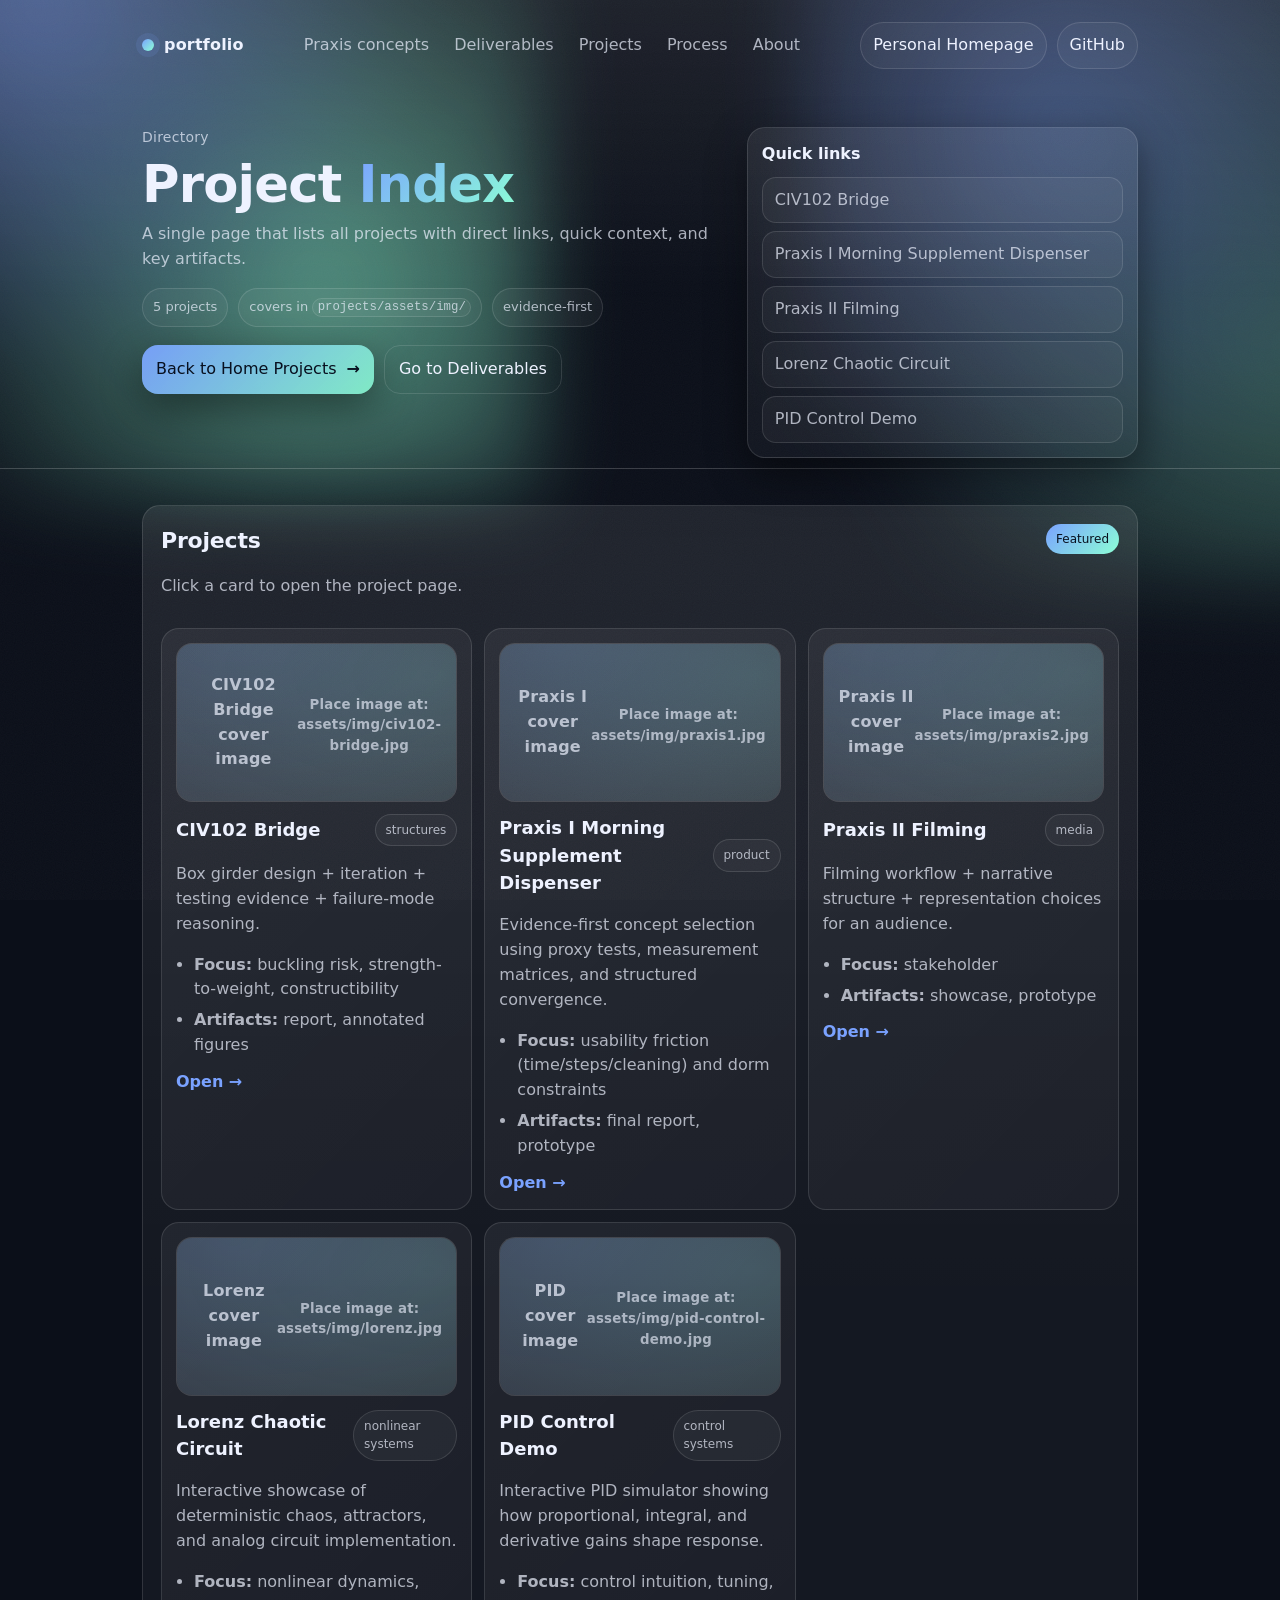
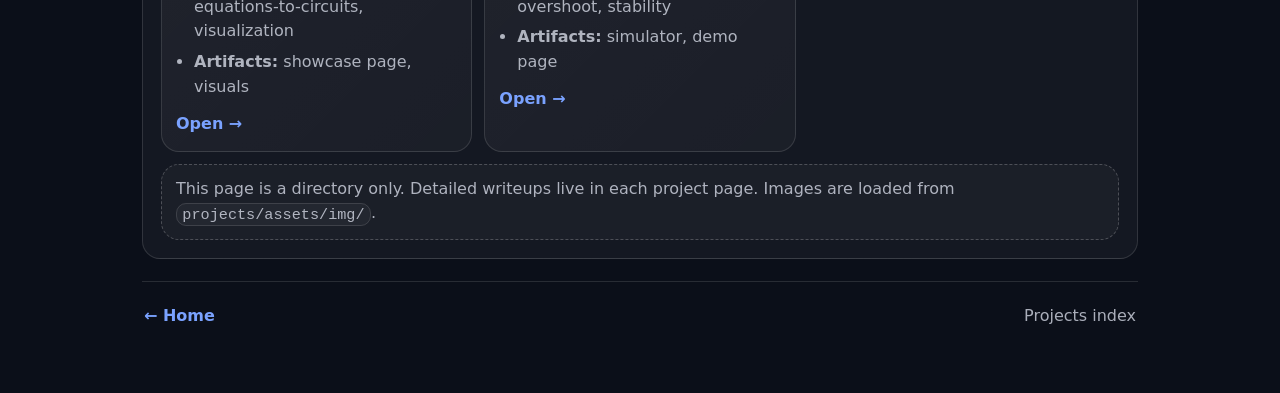
==== commit a02e4a47: "Update index.html" ====
--- a/projects/index.html
+++ b/projects/index.html
@@ -9,7 +9,6 @@
   <link rel="stylesheet" href="../style.css" />
 
   <style>
-    /* Cover placeholders (no need to edit style.css) */
     .proj-link{ display:block; }
     .proj-cover{
       aspect-ratio: 16 / 9;
@@ -50,7 +49,6 @@
       opacity: .9;
     }
 
-    /* Small helpers */
     .page-actions{
       display:flex;
       gap:10px;
@@ -82,6 +80,7 @@
       </nav>
 
       <div class="nav-actions">
+        <a class="pill-btn" href="https://sp-zh.github.io/" target="_blank" rel="noreferrer">Personal Homepage</a>
         <a class="pill-btn" href="https://github.com/sp-zh" target="_blank" rel="noreferrer">GitHub</a>
       </div>
     </div>
@@ -96,7 +95,7 @@
 
         <div class="chips">
           <span class="chip">5 projects</span>
-          <span class="chip">covers in <code>assets/img/</code></span>
+          <span class="chip">covers in <code>projects/assets/img/</code></span>
           <span class="chip">evidence-first</span>
         </div>
 
@@ -112,7 +111,7 @@
           <a class="q" href="./civ102-bridge.html">CIV102 Bridge</a>
           <a class="q" href="./praxis1-morning-supplement-dispenser.html">Praxis I Morning Supplement Dispenser</a>
           <a class="q" href="./praxis2-filming.html">Praxis II Filming</a>
-          <a class="q" href="./lorenz.html#top">Lorenz Chaotic Circuit</a>
+          <a class="q" href="./lorenz.html">Lorenz Chaotic Circuit</a>
           <a class="q" href="./pid-control-demo.html">PID Control Demo</a>
         </div>
       </div>
@@ -130,10 +129,9 @@
       </div>
 
       <div class="project-grid">
-        <!-- CIV102 Bridge -->
         <a class="proj proj-link" href="./civ102-bridge.html" aria-label="Open CIV102 Bridge">
           <div class="proj-cover">
-            <img src="../assets/img/civ102-bridge.jpg" alt="CIV102 Bridge cover"
+            <img src="assets/img/civ102-bridge.jpg" alt="CIV102 Bridge cover"
                  onload="this.nextElementSibling.style.display='none';"
                  onerror="this.style.display='none';" />
             <div class="cover-ph">
@@ -161,10 +159,9 @@
           </div>
         </a>
 
-        <!-- Praxis I Morning Supplement Dispenser -->
         <a class="proj proj-link" href="./praxis1-morning-supplement-dispenser.html" aria-label="Open Praxis I Morning Supplement Dispenser">
           <div class="proj-cover">
-            <img src="../assets/img/praxis1.jpg" alt="Praxis I cover"
+            <img src="assets/img/praxis1.jpg" alt="Praxis I cover"
                  onload="this.nextElementSibling.style.display='none';"
                  onerror="this.style.display='none';" />
             <div class="cover-ph">
@@ -192,10 +189,9 @@
           </div>
         </a>
 
-        <!-- Praxis II Filming -->
         <a class="proj proj-link" href="./praxis2-filming.html" aria-label="Open Praxis II Filming">
           <div class="proj-cover">
-            <img src="../assets/img/praxis2.jpg" alt="Praxis II cover"
+            <img src="assets/img/praxis2.jpg" alt="Praxis II cover"
                  onload="this.nextElementSibling.style.display='none';"
                  onerror="this.style.display='none';" />
             <div class="cover-ph">
@@ -223,10 +219,9 @@
           </div>
         </a>
 
-        <!-- Lorenz -->
-        <a class="proj proj-link" href="./lorenz.html#top" aria-label="Open Lorenz Chaotic Circuit">
-          <div class="proj-cover">
-            <img src="../assets/img/lorenz.jpg" alt="Lorenz Chaotic Circuit cover"
+        <a class="proj proj-link" href="./lorenz.html" aria-label="Open Lorenz Chaotic Circuit">
+          <div class="proj-cover">
+            <img src="assets/img/lorenz.jpg" alt="Lorenz Chaotic Circuit cover"
                  onload="this.nextElementSibling.style.display='none';"
                  onerror="this.style.display='none';" />
             <div class="cover-ph">
@@ -254,10 +249,9 @@
           </div>
         </a>
 
-        <!-- PID -->
         <a class="proj proj-link" href="./pid-control-demo.html" aria-label="Open PID Control Demo">
           <div class="proj-cover">
-            <img src="../assets/img/pid-control-demo.jpg" alt="PID Control Demo cover"
+            <img src="assets/img/pid-control-demo.jpg" alt="PID Control Demo cover"
                  onload="this.nextElementSibling.style.display='none';"
                  onerror="this.style.display='none';" />
             <div class="cover-ph">
@@ -287,7 +281,7 @@
       </div>
 
       <div class="hint">
-        This page is a directory only. Detailed writeups live in each project page. Images are loaded from <code>assets/img/</code> with no subfolders.
+        This page is a directory only. Detailed writeups live in each project page. Images are loaded from <code>projects/assets/img/</code>.
       </div>
     </section>
 
@@ -298,7 +292,6 @@
   </main>
 
   <script>
-    // Keep the theme consistent with the homepage if you toggle there
     const root = document.documentElement;
     const key = "praxis_theme";
     const saved = localStorage.getItem(key);
